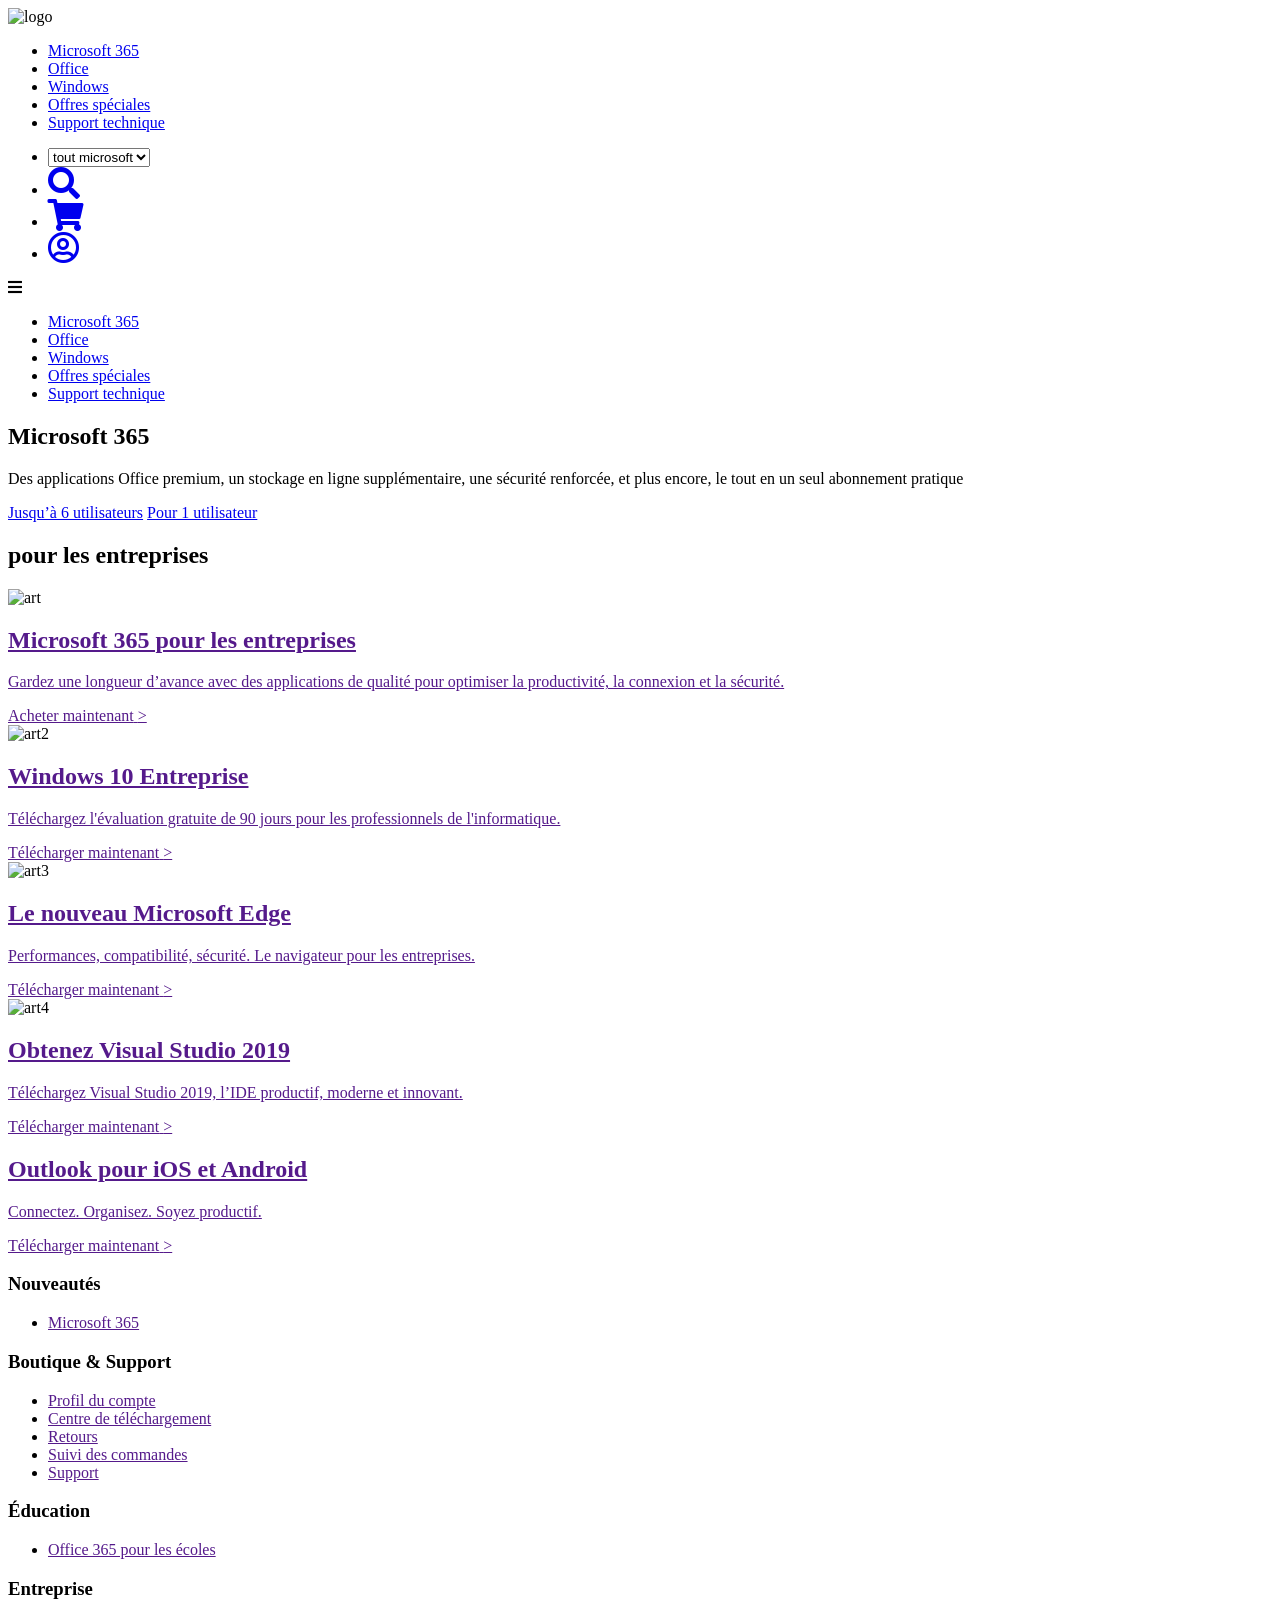
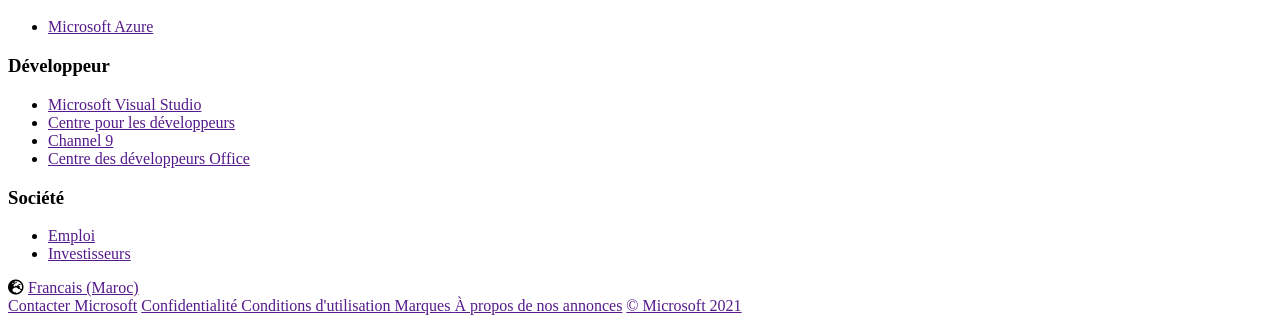
==== index.html @ a3012864 "Create index.html" ====
<!DOCTYPE html>
<html lang="en">
  <head>
    <meta charset="UTF-8" />
    <meta name="viewport" content="width=device-width, initial-scale=1.0" />
    <link rel="stylesheet" href="style.css" />
    <title>Document</title>
    <link
      rel="stylesheet"
      href="https://cdnjs.cloudflare.com/ajax/libs/font-awesome/5.15.2/css/all.min.css"
      integrity="sha512-HK5fgLBL+xu6dm/Ii3z4xhlSUyZgTT9tuc/hSrtw6uzJOvgRr2a9jyxxT1ely+B+xFAmJKVSTbpM/CuL7qxO8w=="
      crossorigin="anonymous"
    />
  </head>
  <body>
    <script
      src="https://kit.fontawesome.com/479fe23105.js"
      crossorigin="anonymous"
    ></script>
    <header>
      <div class="cent">
        <div class="logo">
          <img src="images/logo.png" alt="logo" onclick="myFunction()" />
        </div>
        <nav class="nav_1">
          <ul>
            <li><a href="#"> Microsoft 365</a></li>
            <li><a href="#"> Office</a></li>
            <li><a href="#"> Windows</a></li>
            <li><a href="#"> Offres spéciales</a></li>
            <li><a href="#"> Support technique</a></li>
          </ul>
        </nav>
        <nav class="nav_2">
          <ul>
            <li>
              <select>
                <option value="a">tout microsoft</option>
                <option value="b">b</option>
                <option value="c">c</option>
                <option value="d">d</option>
              </select>
            </li>
            <li>
              <a href="#">
                <i class="fas fa-search fa-2x"></i>
              </a>
            </li>
            <li>
              <a href="#">
                <i class="fas fa-shopping-cart fa-2x"></i>
              </a>
            </li>
            <li>
              <a href="#">
                <i class="far fa-user-circle fa-2x"></i>
              </a>
            </li>
            <!-- humberger ------------------------------------------>
          </ul>
        </nav>
      </div>
      <i class="fas fa-bars" id="bar" onclick="myFunction()"></i>
    </header>
    <section id="mediaLink">
      <nav class="nav_media">
        <ul>
          <li><a href="#"> Microsoft 365</a></li>
          <li><a href="#"> Office</a></li>
          <li><a href="#"> Windows</a></li>
          <li><a href="#"> Offres spéciales</a></li>
          <li><a href="#"> Support technique</a></li>
        </ul>
      </nav>
    </section>
    <!-- main page -->
    <main id="main">
      <div class="cent">
        <article class="bigImage">
          <h2>Microsoft 365</h2>
          <p>
            Des applications Office premium, un stockage en ligne
            supplémentaire, une sécurité renforcée, et plus encore, le tout en
            un seul abonnement pratique
          </p>
          <span id="s1"><a href="#"> Jusqu’à 6 utilisateurs</a> </span>
          <span id="s2"><a href="#"> Pour 1 utilisateur</a></span>
        </article>
        <!-- articl  -->
        <article class="list">
          <h2>pour les entreprises</h2>
          <!-- 1 article -->
          <section>
            <div class="art">
              <img src="images/art1.jpeg" alt="art" />
              <h2><a href="">Microsoft 365 pour les entreprises</a></h2>
              <p>
                <a href=""
                  >Gardez une longueur d’avance avec des applications de qualité
                  pour optimiser la productivité, la connexion et la
                  sécurité.</a
                >
              </p>
              <div class="Blu_link">
                <a href="">
                  <span class="txt">Acheter maintenant</span>
                  <span> > </span></a
                >
              </div>
            </div>
            <!-- 2 article -->
            <div class="art">
              <img src="images/art2.jpeg" alt="art2" />
              <h2><a href="">Windows 10 Entreprise</a></h2>
              <p>
                <a href=""
                  >Téléchargez l'évaluation gratuite de 90 jours pour les
                  professionnels de l'informatique.</a
                >
              </p>
              <div class="Blu_link">
                <a href="">
                  <span class="txt">Télécharger maintenant</span>
                  <span> > </span></a
                >
              </div>
            </div>
            <!-- 3 aritcle -->
            <div class="art">
              <img src="images/art3.jpeg" alt="art3" />
              <h2><a href="">Le nouveau Microsoft Edge</a></h2>
              <p>
                <a href=""
                  >Performances, compatibilité, sécurité. Le navigateur pour les
                  entreprises.</a
                >
              </p>
              <div class="Blu_link">
                <a href="">
                  <span class="txt">Télécharger maintenant</span>
                  <span> > </span></a
                >
              </div>
            </div>
            <!-- 4 article -->
            <div class="art">
              <img src="images/art4.jpeg" alt="art4" />
              <h2><a href="">Obtenez Visual Studio 2019</a></h2>
              <p>
                <a href=""
                  >Téléchargez Visual Studio 2019, l’IDE productif, moderne et
                  innovant.</a
                >
              </p>
              <div class="Blu_link">
                <a href="">
                  <span class="txt">Télécharger maintenant</span>
                  <span> > </span></a
                >
              </div>
            </div>
          </section>
        </article>
        <article class="mainimg">
          <h2><a href="">Outlook pour iOS et Android</a></h2>
          <p><a href="">Connectez. Organisez. Soyez productif.</a></p>
          <div class="click">
            <a href="">
              <span class="text">Télécharger maintenant</span>
              <span> > </span></a
            >
          </div>
        </article>
      </div>
      <!-- big image in the top -->
    </main>
    <footer id="footer">
      <div class="cent">
        <div class="ALL_div">
          <div class="listlink">
            <h3>Nouveautés</h3>
            <ul>
              <li><a href="">Microsoft 365</a></li>
            </ul>
          </div>
          <div class="listlink">
            <h3>Boutique & Support</h3>
            <ul>
              <li><a href="">Profil du compte</a></li>
              <li><a href="">Centre de téléchargement</a></li>
              <li><a href="">Retours</a></li>
              <li><a href="">Suivi des commandes</a></li>
              <li><a href="">Support</a></li>
            </ul>
          </div>
          <div class="listlink">
            <h3>Éducation</h3>
            <ul>
              <li><a href="">Office 365 pour les écoles</a></li>
            </ul>
          </div>
          <div class="listlink">
            <h3>Entreprise</h3>
            <ul>
              <li><a href="">Microsoft Azure </a></li>
            </ul>
          </div>
          <div class="listlink">
            <h3>Développeur</h3>
            <ul>
              <li><a href="">Microsoft Visual Studio</a></li>
              <li><a href="">Centre pour les développeurs</a></li>
              <li><a href="">Channel 9</a></li>
              <li><a href="">Centre des développeurs Office</a></li>
            </ul>
          </div>
          <div class="listlink">
            <h3>Société</h3>
            <ul>
              <li><a href="">Emploi</a></li>
              <li><a href="">Investisseurs</a></li>
            </ul>
          </div>
        </div>
        <div class="downLink">
          <div class="lang">
            <i class="fas fa-globe-europe"></i>
            <a href="">Francais (Maroc)</a>
          </div>
          <div class="linkDown">
            <a href="">Contacter Microsoft</a>
            <a href="">Confidentialité </a>
            <a href="">Conditions d'utilisation </a>
            <a href="">Marques </a>
            <a href="">À propos de nos annonces</a>
            <a href="">&copy; Microsoft 2021</a>
          </div>
        </div>
      </div>
    </footer>

    <script>
      function myFunction() {
        var x = document.getElementById("mediaLink");
        if (x.style.left == "-100%") {
          x.style.left = "0px";
          x.style.display = "block";
        } else {
          x.style.left = "-100%";
          x.style.display = "none";
        }
      }
    </script>
  </body>
</html>
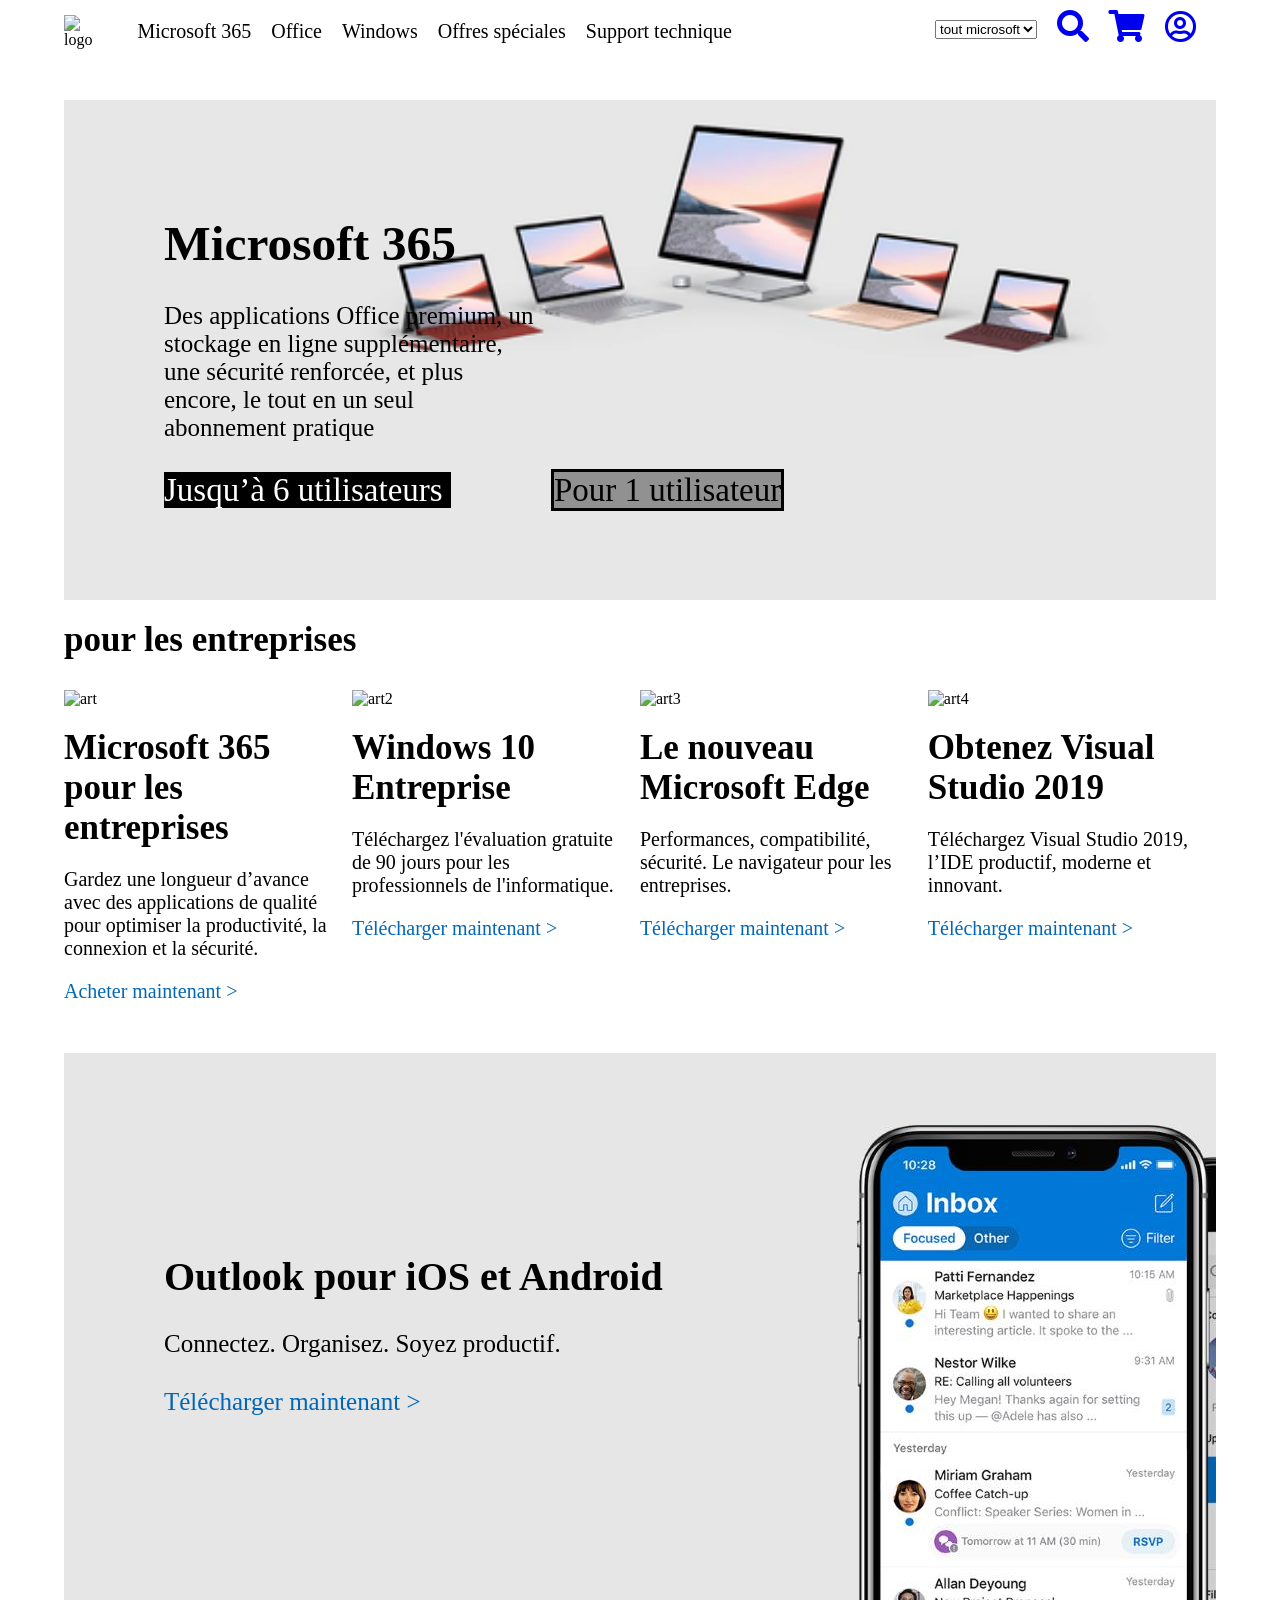
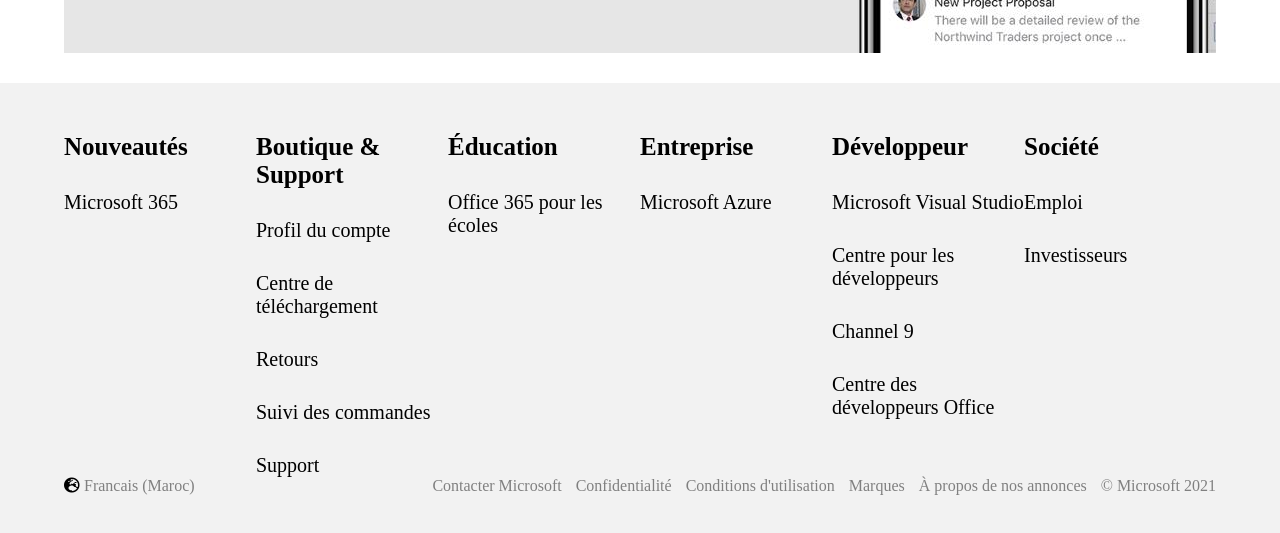
==== commit 57510b95: "Update index.html" ====
--- a/index.html
+++ b/index.html
@@ -3,7 +3,7 @@
   <head>
     <meta charset="UTF-8" />
     <meta name="viewport" content="width=device-width, initial-scale=1.0" />
-    <link rel="stylesheet" href="style.css" />
+    <link rel="stylesheet" href="microsoft/style.css" />
     <title>Document</title>
     <link
       rel="stylesheet"
--- a/microsoft/style.css
+++ b/microsoft/style.css
@@ -0,0 +1,421 @@
+* {
+  margin: 0;
+  padding: 0;
+}
+.cent {
+  width: 90%;
+  margin: auto;
+}
+/*haher style*/
+header {
+  width: 100%;
+  height: 60px;
+  margin-top: 10px;
+}
+header .cent {
+  display: flex;
+}
+/*logo style*/
+header div .logo img {
+  width: 155px;
+  margin-top: 5px;
+}
+/*list 1 style*/
+header div .nav_1 {
+  width: 80%;
+  margin-left: 20px;
+}
+header div .nav_1 ul {
+  display: flex;
+  list-style-type: none;
+}
+header div .nav_1 ul li {
+  margin-left: 20px;
+  margin-top: 10px;
+  font-size: 20px;
+}
+header div .nav_1 ul li a {
+  text-decoration: none;
+  color: black;
+}
+header div .nav_1 ul li a:hover {
+  border-bottom: 4px solid black;
+}
+
+/*list 2 style*/
+
+header div .nav_2 {
+  width: 47%;
+}
+header div .nav_2 ul {
+  display: flex;
+  float: right;
+  list-style-type: none;
+}
+header div .nav_2 ul li {
+  margin-right: 20px;
+}
+header div .nav_2 ul #humbList{
+  display: none;
+}
+header div .nav_2 ul li select {
+  margin-top: 10px;
+}
+header div .nav_2 ul li a {
+  list-style-type: none;
+}
+header div .nav_2 ul li a img {
+  width: 55px;
+}
+/*main style*/
+main div .bigImage {
+  margin-top: 30px;
+  width: 100%;
+  height: 500px;
+  background-image: url("images/slide1.png");
+  background-repeat: no-repeat;
+  background-size: cover;
+  overflow: hidden;
+  font-size: 33px;
+}
+main div .bigImage h2 {
+  margin-left: 100px;
+  margin-top: 10%;
+}
+main div .bigImage p {
+  margin-left: 100px;
+  font-size: 25px;
+  margin-right: 59%;
+  margin-top: 30px;
+  margin-bottom: 30px;
+}
+main div .bigImage span {
+  margin-left: 100px;
+}
+main div .bigImage span a {
+  text-decoration: none;
+  list-style-type: none;
+}
+main div .bigImage #s1 {
+  transition-property: all;
+  transition-duration: 0.5s;
+  transition-timing-function: ease-in-out;
+  background-color: black;
+}
+main div .bigImage #s1:hover {
+  padding: 10px;
+}
+main div .bigImage #s1 a {
+  color: white;
+}
+main div .bigImage #s2 {
+  transition-property: all;
+  transition-duration: 0.5s;
+  transition-timing-function: ease-in-out;
+  background-color: rgb(145, 145, 145);
+  border: 3px solid black;
+}
+main div .bigImage #s2 a {
+  color: black;
+}
+main div .bigImage #s2:hover {
+  padding: 10px;
+}
+/*main article style*/
+
+main .list h2 {
+  margin-top: 20px;
+  font-size: 35px;
+}
+main .list section {
+  display: flex;
+}
+main .list section .art {
+  width: 23%;
+  list-style-type: none;
+  margin-top: 30px;
+  margin-right: 23px;
+}
+main .list section .art img {
+  width: 100%;
+}
+main .list section .art h2 {
+  margin-top: 20px;
+}
+main .list section .art h2 a {
+  text-decoration: none;
+  color: black;
+}
+main .list section .art p {
+  margin-top: 20px;
+  font-size: 20px;
+}
+main .list section .art p a {
+  text-decoration: none;
+  color: black;
+}
+main .list section .art .Blu_link {
+  margin-top: 20px;
+  font-size: 20px;
+  transition-property: all;
+}
+main .list section .art .Blu_link a {
+  text-decoration: none;
+  color: #0067b8;
+}
+main .list section .art .Blu_link a .txt {
+  transition-duration: 0.6s;
+  transition-timing-function: ease-in-out;
+  width: 58%;
+}
+main .list section .art .Blu_link a .txt:hover {
+  border-bottom: 3px solid #0067b8;
+  margin-right: 5px;
+}
+/*----------------main imag------------*/
+main div .mainimg {
+  margin-top: 50px;
+  width: 100%;
+  height: 600px;
+  background-image: url("images/mainImg.jpeg");
+  background-size: cover;
+  overflow: hidden;
+}
+main div .mainimg h2 {
+  margin-top: 200px;
+  font-size: 40px;
+  margin-left: 100px;
+}
+main div .mainimg h2 a {
+  text-decoration: none;
+  color: black;
+}
+main div .mainimg p {
+  margin-left: 100px;
+  margin-top: 30px;
+  font-size: 25px;
+}
+main div .mainimg p a {
+  text-decoration: none;
+  color: black;
+}
+main div .mainimg .click {
+  margin-left: 100px;
+  margin-top: 30px;
+}
+main div .mainimg .click a {
+  font-size: 25px;
+  text-decoration: none;
+  color: #0067b8;
+}
+main div .mainimg .click a .text {
+  transition-duration: 0.6s;
+  transition-timing-function: ease-in-out;
+  width: 58%;
+}
+main div .mainimg .click a .text:hover {
+  border-bottom: 5px solid #0067b8;
+  margin-right: 15px;
+}
+/*footer style*/
+footer {
+  margin-top: 30px;
+  width: 100%;
+  height: 450px;
+  background-color: #f2f2f2;
+  overflow: hidden;
+}
+footer div .ALL_div {
+  display: flex;
+  margin-top: 50px;
+}
+footer div .ALL_div .listlink {
+  width: 20%;
+}
+footer div .ALL_div .listlink h3 {
+  font-size: 25px;
+}
+footer div .ALL_div .listlink ul {
+  margin-top: 30px;
+}
+footer div .ALL_div .listlink ul li {
+  margin-top: 30px;
+  list-style-type: none;
+  font-size: 20px;
+}
+footer div .ALL_div .listlink ul li a {
+  text-decoration: none;
+  color: black;
+}
+footer div .ALL_div .listlink ul li a:hover {
+  border-bottom: 3px solid black;
+}
+footer div .downLink{
+  display: flex;
+  justify-content: space-between;
+}
+
+footer div .downLink .lang a{
+  text-decoration: none;
+  color: gray;
+}
+
+footer div .downLink .linkDown a{
+  text-decoration: none;
+  color: gray;
+  margin-left: 10px;
+}
+/*-------------------------------list media */
+#mediaLink{
+  display: none;
+  width: 100%;
+  height: 300px;
+  background-color:rgb(212, 208, 208);
+  position: relative;
+left: -100%;
+}
+#mediaLink .nav_media{
+  width: 100%;
+  height: 100%;
+}
+#mediaLink .nav_media ul{
+  width: 100%;
+  height: 100%;
+  display: flex;
+  flex-direction: column;
+  justify-content: space-around;
+  list-style-type: none;
+  margin-left: 10px;
+}
+#mediaLink .nav_media ul li{
+  border-bottom: 1px solid rgb(73, 73, 73);
+  margin-right: 10px;
+}
+#mediaLink .nav_media ul li a{
+color: black;
+text-decoration: none;
+}
+/*bar*/
+header #bar{
+  display: none;
+}
+/*madia screen*/
+@media only screen and (max-width: 900px) {
+  body{
+    display: none;
+  }
+}
+
+/*madia screen*/
+@media only screen and (max-width: 800px) {
+  /*header media screen*/
+  body{
+    display: initial;
+  }
+  header .cent {
+    width: 99%;
+  }
+  /*logo style*/
+  header div .logo {
+    display: block;
+    position: relative;
+    left: 37%;
+  }
+
+  /*list 1 style*/
+  header div .nav_1 {
+    display: none;
+  }
+
+  /*list 2 style*/
+
+  header div .nav_2 {
+    display: none;
+  }
+  /*media style */
+
+  /*main style*/
+  main div .bigImage {
+    width: 100%;
+    margin-top: 10px;
+    font-size: 21px;
+    text-align: center;
+  }
+  main div .bigImage h2 {
+    margin-left: auto;
+    margin-top: 251px;
+  }
+  main div .bigImage p {
+    margin-left: 50px;
+    margin-right: 50px;
+    font-size: 17px;
+  }
+
+  main div .bigImage #s1 {
+    margin-left: auto;
+  }
+
+  main div .bigImage #s2 {
+    margin-left: auto;
+    margin-left: 10px;
+    background-color: #e7e7e7;
+    border: none;
+  }
+  /*list article media style*/
+
+  /*main article style*/
+
+  main .list section {
+    display: initial;
+
+  }
+  main .list section .art {
+    width: 100%;
+    text-align: left;
+  }
+  /*----------------main imag------------*/
+  main div .mainimg {
+    background-image: url("images/mbImg.jpg");
+    background-repeat: no-repeat;
+    text-align: center;
+  }
+  main div .mainimg h2 {
+    margin-top: 300px;
+    margin-left: auto;
+    font-size: 30px;
+  }
+  main div .mainimg p {
+    margin-left: auto;
+    font-size: 20px;
+  }
+  main div .mainimg .click {
+    margin-left: auto;
+  }
+
+  /*footer style*/
+  footer {
+    height: auto;
+  }
+  footer div .ALL_div {
+    display: initial;
+  }
+  footer div .ALL_div .listlink {
+    width: 100%;
+  }
+  footer div .ALL_div .listlink h3 {
+    margin-top: 50px;
+  }
+  footer div .ALL_div .listlink ul {
+    margin-top: 25px;
+  }
+  /*humblist*/
+  header div .nav_2 ul #humbList{
+    display: block;
+  }
+  /*bar*/
+header #bar{
+  display: block;
+  margin-top: -25px;
+margin-left: 10px;
+}
+}
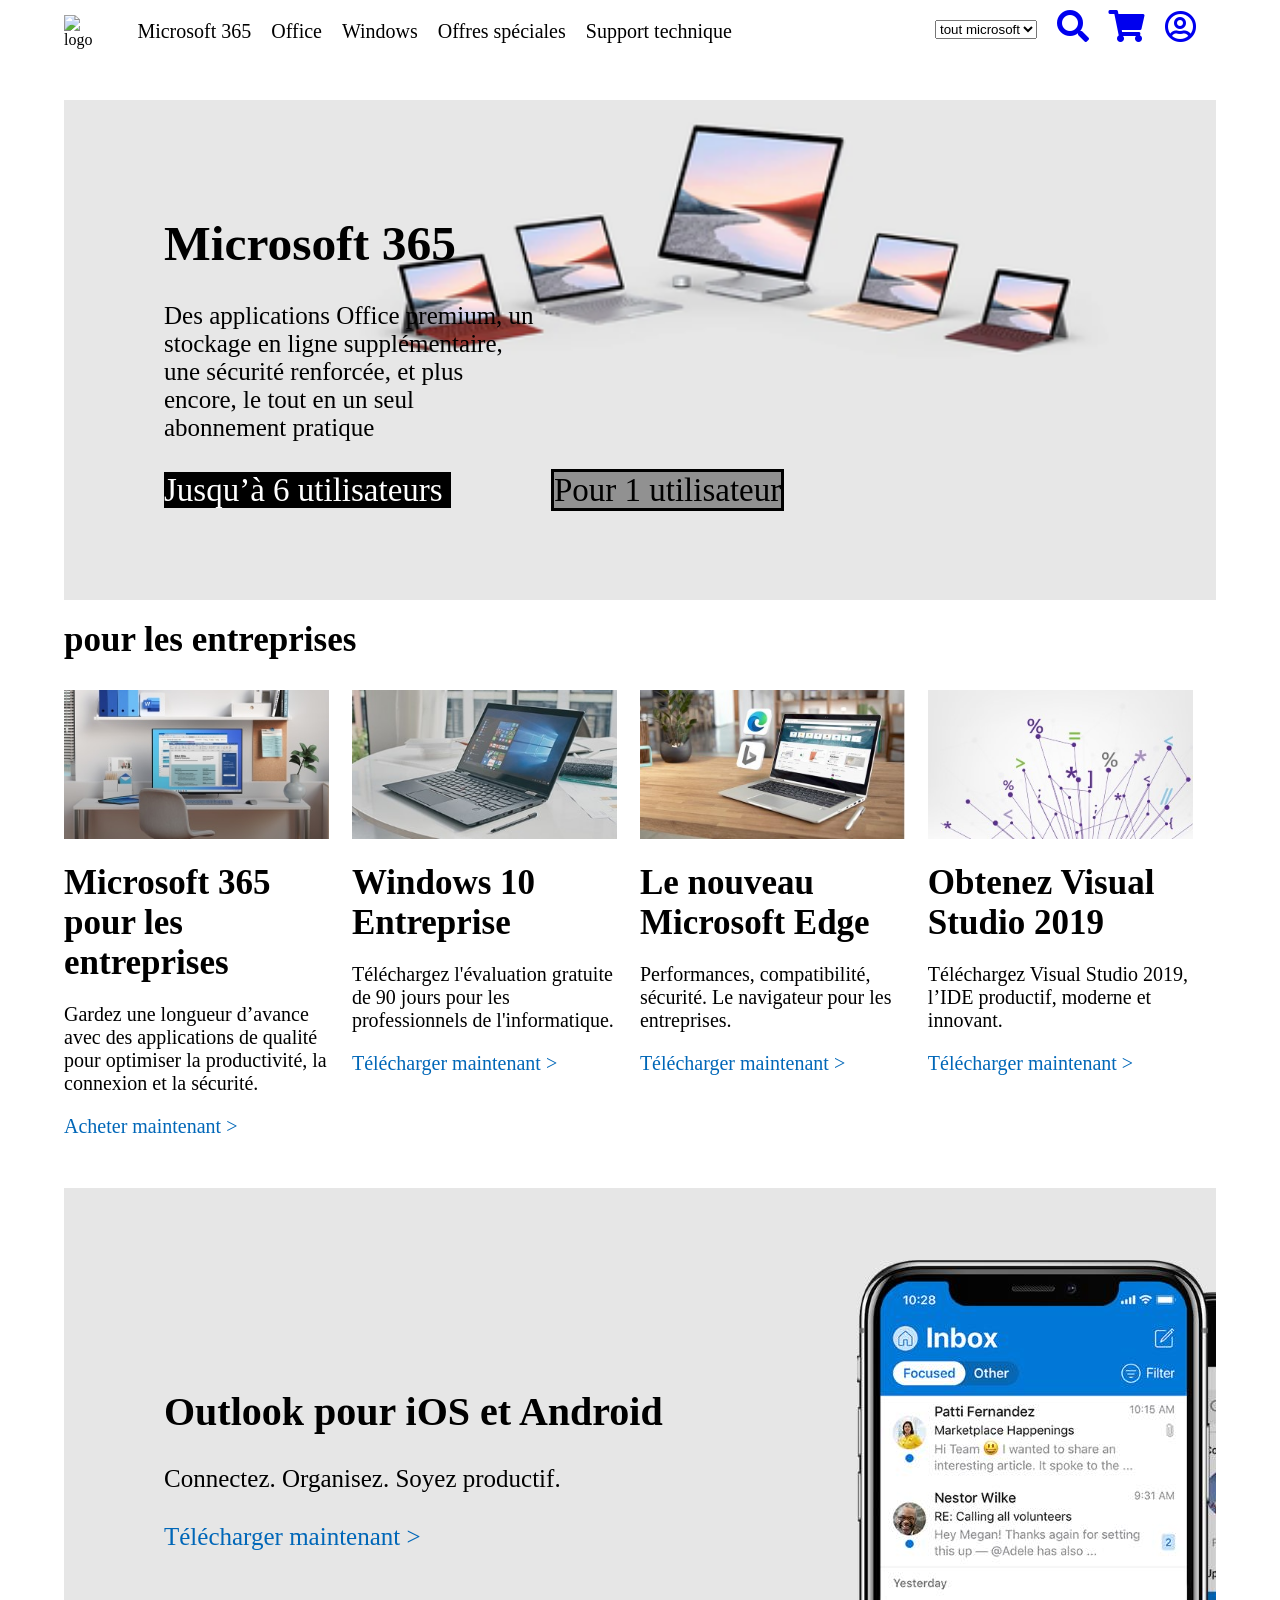
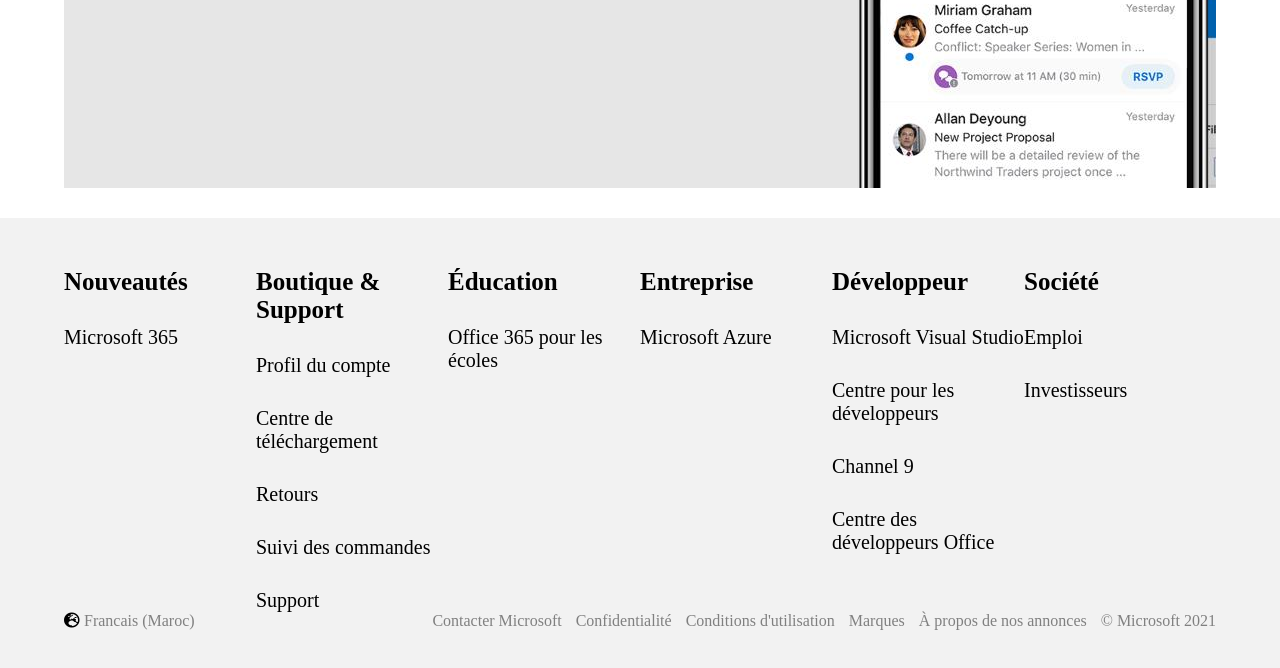
==== commit 160bd426: "Update index.html" ====
--- a/index.html
+++ b/index.html
@@ -92,7 +92,7 @@
           <!-- 1 article -->
           <section>
             <div class="art">
-              <img src="images/art1.jpeg" alt="art" />
+              <img src="microsoft/images/art1.jpeg" alt="art" />
               <h2><a href="">Microsoft 365 pour les entreprises</a></h2>
               <p>
                 <a href=""
@@ -110,7 +110,7 @@
             </div>
             <!-- 2 article -->
             <div class="art">
-              <img src="images/art2.jpeg" alt="art2" />
+              <img src="microsoft/images/art2.jpeg" alt="art2" />
               <h2><a href="">Windows 10 Entreprise</a></h2>
               <p>
                 <a href=""
@@ -127,7 +127,7 @@
             </div>
             <!-- 3 aritcle -->
             <div class="art">
-              <img src="images/art3.jpeg" alt="art3" />
+              <img src="microsoft/images/art3.jpeg" alt="art3" />
               <h2><a href="">Le nouveau Microsoft Edge</a></h2>
               <p>
                 <a href=""
@@ -144,7 +144,7 @@
             </div>
             <!-- 4 article -->
             <div class="art">
-              <img src="images/art4.jpeg" alt="art4" />
+              <img src="microsoft/images/art4.jpeg" alt="art4" />
               <h2><a href="">Obtenez Visual Studio 2019</a></h2>
               <p>
                 <a href=""
